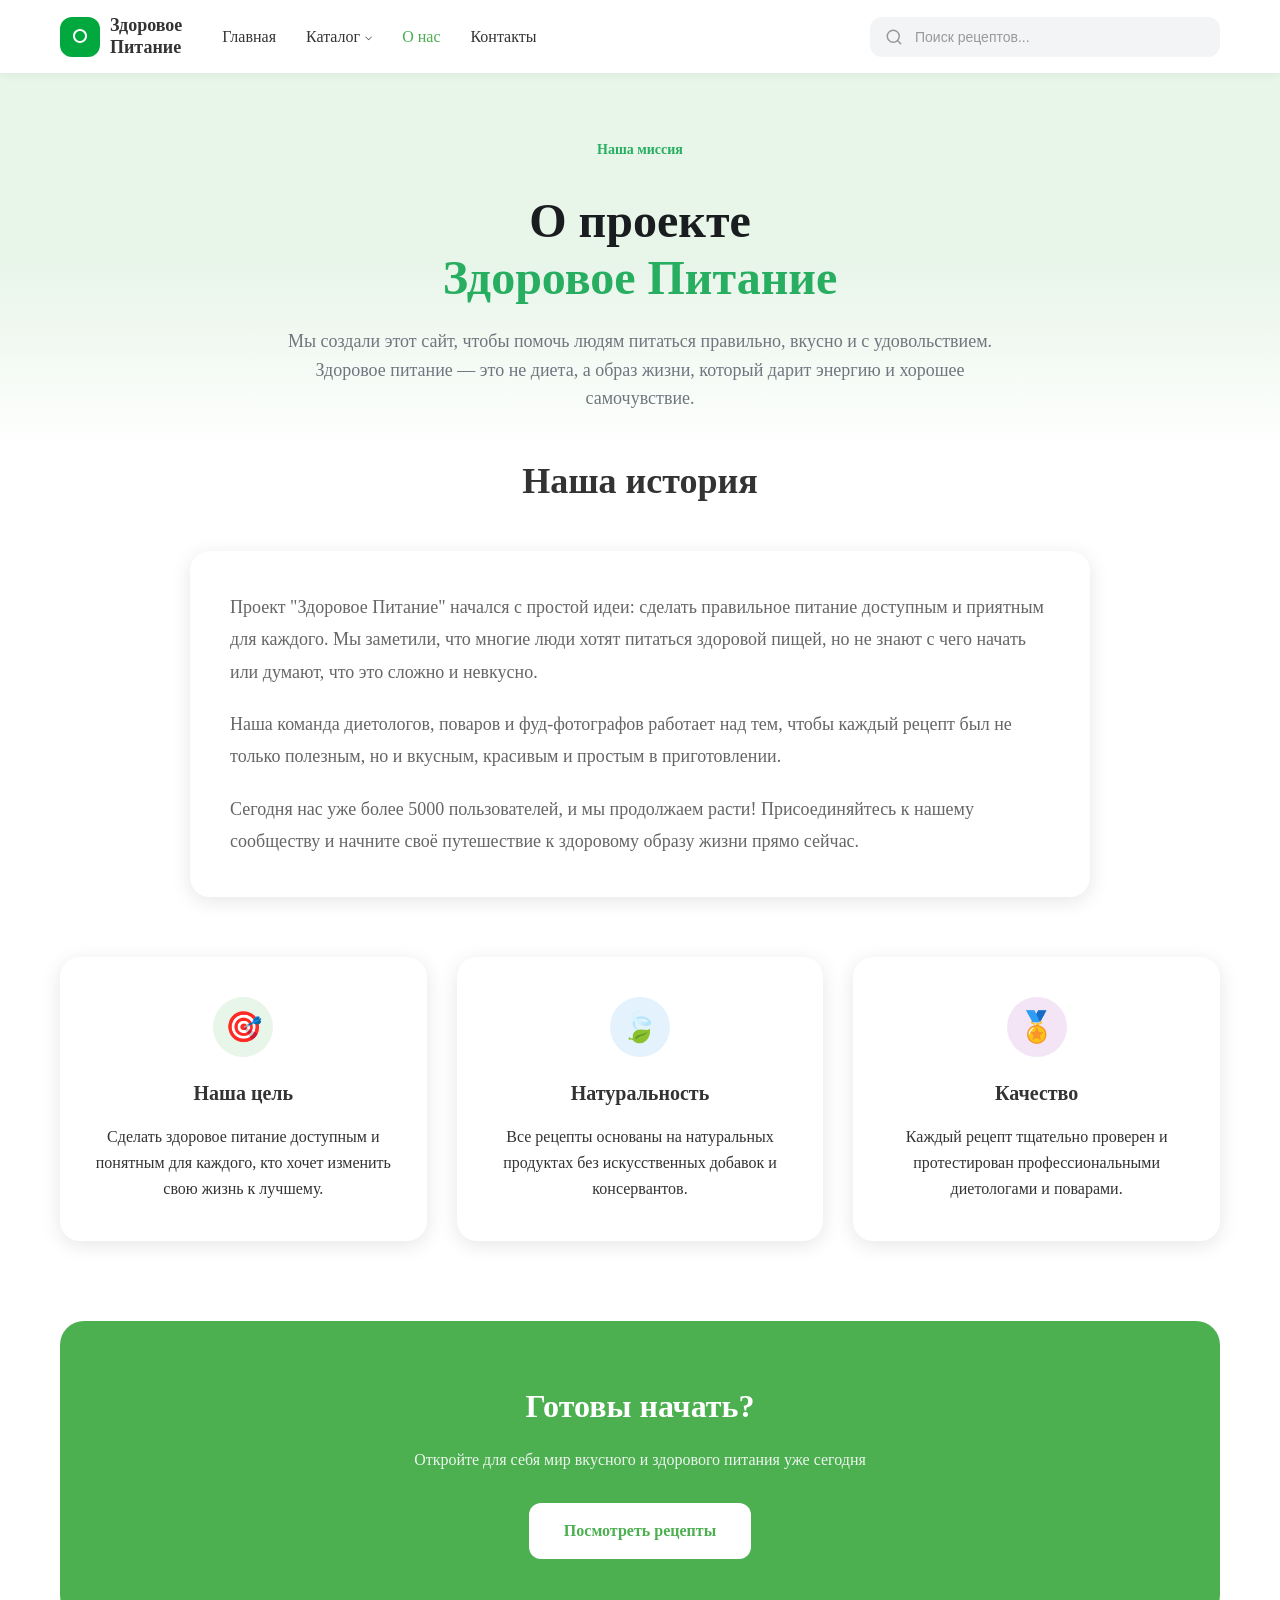
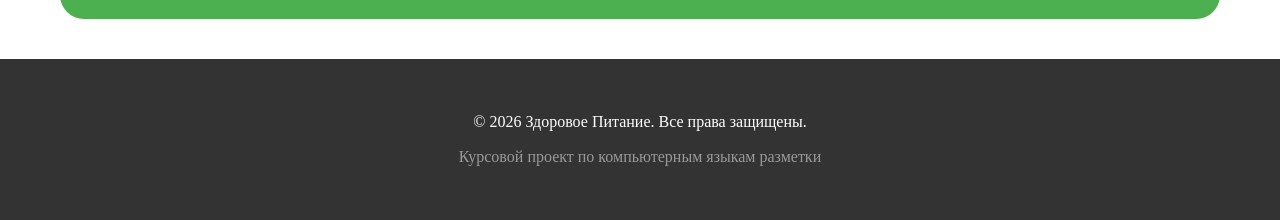
==== about.html @ ce18754c "almost" ====
<!DOCTYPE html>
<html lang="ru">
<head>
    <meta charset="UTF-8">
    <meta name="viewport" content="width=device-width, initial-scale=1.0">
    <title>О проекте | Здоровое Питание</title>
    <link rel="stylesheet" href="css/basic.css"> 
    <link rel="stylesheet" href="css/about.css">
 </head>

<body>

    <header class="header">
    <div class="container header__container">
        <div class="header__logo">
            <a href="index.html" class="logo">
                <svg width="40" height="40" viewBox="0 0 40 40" fill="none" xmlns="http://www.w3.org/2000/svg">
                    <rect width="40" height="40" rx="12" fill="#00A83E"/>
                    <path d="M20 12C16.134 12 13 15.134 13 19C13 22.866 16.134 26 20 26C23.866 26 27 22.866 27 19C27 15.134 23.866 12 20 12ZM20 24C17.2386 24 15 21.7614 15 19C15 16.2386 17.2386 14 20 14C22.7614 14 25 16.2386 25 19C25 21.7614 22.7614 24 20 24Z" fill="white"/>
                </svg>
                <span class="logo__text">Здоровое <br> Питание</span>
            </a>
        </div>

        <nav class="header__nav">
            <ul class="nav-list">
                <li class="nav-list__item"><a href="index.html" class="nav-list__link">Главная</a></li>
                <li class="nav-list__item dropdown">
                    <a href="catalog.html" class="nav-list__link dropdown__toggle">Каталог <span class="dropdown__arrow">⌵</span></a>
                    <ul class="dropdown__menu">
                        <li><a href="breakfasts.html" class="dropdown__link">Завтраки</a></li>
                        <li><a href="lunchs.html" class="dropdown__link">Обеды</a></li>
                        <li><a href="dinner.html" class="dropdown__link">Ужины</a></li>
                        <li><a href="deserts.html" class="dropdown__link">Десерты</a></li>
                        <li><a href="drinks.html" class="dropdown__link">Напитки</a></li>
                    </ul>
                </li>
                <li class="nav-list__item"><a href="about.html" class="nav-list__link  nav-list__link--active">О нас</a></li>
                <li class="nav-list__item"><a href="contacts.html" class="nav-list__link">Контакты</a></li>
            </ul>
        </nav>

        <div class="mobile-menu" id="mobileMenu">
            <nav class="mobile-nav">
                <ul class="mobile-nav-list">
                    <li class="mobile-nav-list__item">
                        <a href="index.html" class="mobile-nav-list__link">Главная</a>
                    </li>
                    
                    <li class="mobile-nav-list__item mobile-dropdown">
                        <a href="#" class="mobile-nav-list__link mobile-dropdown__toggle">
                            Каталог <span class="dropdown__arrow">⌵</span>
                        </a>
                        <ul class="mobile-dropdown__menu">
                            <li><a href="breakfasts.html" class="mobile-dropdown__link">Завтраки</a></li>
                            <li><a href="lunchs.html" class="mobile-dropdown__link">Обеды</a></li>
                            <li><a href="dinner.html" class="mobile-dropdown__link">Ужины</a></li>
                            <li><a href="deserts.html" class="mobile-dropdown__link">Десерты</a></li>
                            <li><a href="drinks.html" class="mobile-dropdown__link">Напитки</a></li>
                        </ul>
                    </li>
                    
                    <li class="mobile-nav-list__item">
                        <a href="about.html" class="mobile-nav-list__link">О нас</a>
                    </li>
                    <li class="mobile-nav-list__item">
                        <a href="contacts.html" class="mobile-nav-list__link">Контакты</a>
                    </li>
                </ul>
            </nav>
        </div>

        <div class="header__search">
            <div class="search-bar">
                <svg class="search-bar__icon" width="18" height="18" viewBox="0 0 24 24" fill="none" stroke="#999" stroke-width="2" stroke-linecap="round" stroke-linejoin="round">
                    <circle cx="11" cy="11" r="8"></circle>
                    <line x1="21" y1="21" x2="16.65" y2="16.65"></line>
                </svg>
                <input type="text" class="search-bar__input" placeholder="Поиск рецептов...">
            </div>
        </div>

        <button class="header__burger" id="burgerBtn">
            <span></span><span></span><span></span>
        </button>
    </div>
</header>

    <main class="about-page">

        <section class="about-hero">
            <div class="container">
                <div class="about-hero__badge">
                    Наша миссия
                </div>

                <h1 class="about-hero__title">
                    О проекте <br>
                    <span>Здоровое Питание</span>
                </h1>

                <p class="about-hero__description">
                    Мы создали этот сайт, чтобы помочь людям питаться правильно, вкусно и с удовольствием. 
                    Здоровое питание — это не диета, а образ жизни, который дарит энергию и хорошее самочувствие.
                </p>
            </div>
        </section>

        <section class="about-section container">
            <h1 class="about-title">Наша история</h1>
            <div class="about-card">
                <p>Проект "Здоровое Питание" начался с простой идеи: сделать правильное питание доступным и приятным для каждого. Мы заметили, что многие люди хотят питаться здоровой пищей, но не знают с чего начать или думают, что это сложно и невкусно.</p>
                <p>Наша команда диетологов, поваров и фуд-фотографов работает над тем, чтобы каждый рецепт был не только полезным, но и вкусным, красивым и простым в приготовлении.</p>
                <p>Сегодня нас уже более 5000 пользователей, и мы продолжаем расти! Присоединяйтесь к нашему сообществу и начните своё путешествие к здоровому образу жизни прямо сейчас.</p>
            </div>
        </section>

        <section class="values-section container">
            <div class="values-grid">
                <div class="value-card">
                    <div class="value-card__icon target">🎯</div>
                    <h3>Наша цель</h3>
                    <p>Сделать здоровое питание доступным и понятным для каждого, кто хочет изменить свою жизнь к лучшему.</p>
                </div>
                <div class="value-card">
                    <div class="value-card__icon leaf">🍃</div>
                    <h3>Натуральность</h3>
                    <p>Все рецепты основаны на натуральных продуктах без искусственных добавок и консервантов.</p>
                </div>
                <div class="value-card">
                    <div class="value-card__icon quality">🏅</div>
                    <h3>Качество</h3>
                    <p>Каждый рецепт тщательно проверен и протестирован профессиональными диетологами и поварами.</p>
                </div>
            </div>
        </section>

        <section class="cta-section container">
            <div class="cta-card">
                <h2>Готовы начать?</h2>
                <p>Откройте для себя мир вкусного и здорового питания уже сегодня</p>
                <a href="catalog.html" class="btn btn--white">Посмотреть рецепты</a>
            </div>
        </section>
    </main>

     <footer class="footer">
        <div class="container">
            <div class="footer__content">
                <div class="footer__info">
                    <p>© 2026 Здоровое Питание. Все права защищены.</p>
                    <p>Курсовой проект по компьютерным языкам разметки</p>
                </div>
            </div>
        </div>
    </footer>

    <script src="js/catalog.js"></script>
</body>
</html>
---- css/basic.css ----
* {
  margin: 0;
  padding: 0;
  box-sizing: border-box;
}

body {
  font-family: "Segoe UI";
  color: #333333;
  line-height: 1.6;
}

.container {
  max-width: 1200px;
  margin: 0 auto;
  padding: 0 20px;
}

.btn {
  display: inline-block;
  padding: 12px 32px;
  border-radius: 50px;
  text-decoration: none;
  font-weight: 600;
  transition: all 0.3s ease;
  cursor: pointer;
}
.btn--primary {
  background: #4CAF50;
  color: #FFFFFF;
  border: 2px solid #4CAF50;
}
.btn--primary:hover {
  background: #388E3C;
  border-color: #388E3C;
  transform: translateY(-2px);
  box-shadow: 0 4px 20px rgba(0, 0, 0, 0.1);
}
.btn--outline {
  background: transparent;
  color: #4CAF50;
  border: 2px solid #4CAF50;
}
.btn--outline:hover {
  background: #4CAF50;
  color: #FFFFFF;
  transform: translateY(-2px);
  box-shadow: 0 4px 20px rgba(0, 0, 0, 0.1);
}

.header {
  background: #FFFFFF;
  box-shadow: 0 2px 10px rgba(0, 0, 0, 0.05);
  position: sticky;
  top: 0;
  z-index: 1000;
  padding: 15px 0;
}
.header__container {
  display: flex;
  align-items: center;
  justify-content: space-between;
  gap: 40px;
}
.header__nav {
  flex-shrink: 0;
}
.header__search {
  flex-grow: 1;
  display: flex;
  justify-content: flex-end;
}
@media (max-width: 768px) {
  .header__search {
    display: none;
    gap: 0;
  }
}
.header__logo .logo {
  display: flex;
  align-items: center;
  gap: 10px;
  text-decoration: none;
}
.header__logo .logo svg {
  width: 40px;
  height: 40px;
}
.header__logo .logo__text {
  font-size: 18px;
  font-weight: 700;
  color: #333333;
  line-height: 1.2;
}
@media (max-width: 768px) {
  .header__logo .logo__text {
    font-size: 14px;
  }
}
@media (max-width: 768px) {
  .header__nav {
    display: none;
  }
}
.header__burger {
  display: none;
  width: 40px;
  height: 40px;
  background: none;
  border: none;
  cursor: pointer;
  z-index: 1001;
}
@media (max-width: 768px) {
  .header__burger {
    display: block;
  }
}
.header__burger span {
  display: block;
  width: 25px;
  height: 3px;
  background: #333333;
  margin: 5px auto;
  transition: all 0.3s ease;
}
.header__burger.active span:nth-child(1) {
  transform: rotate(45deg) translate(5px, 5px);
}
.header__burger.active span:nth-child(2) {
  opacity: 0;
}
.header__burger.active span:nth-child(3) {
  transform: rotate(-45deg) translate(7px, -7px);
}

.search-bar {
  position: relative;
  width: 100%;
  max-width: 350px;
}
.search-bar__icon {
  position: absolute;
  left: 15px;
  top: 50%;
  transform: translateY(-50%);
  pointer-events: none;
}
.search-bar__input {
  width: 100%;
  background: #F3F4F6;
  border: none;
  padding: 12px 15px 12px 45px;
  border-radius: 12px;
  font-size: 14px;
  color: #333333;
  transition: all 0.3s ease;
}
.search-bar__input::-moz-placeholder {
  color: #999;
}
.search-bar__input::placeholder {
  color: #999;
}
.search-bar__input:focus {
  outline: none;
  background: #FFFFFF;
  box-shadow: 0 0 0 2px rgba(76, 175, 80, 0.2);
}

.nav-list {
  display: flex;
  gap: 30px;
  list-style: none;
}
.nav-list__link {
  text-decoration: none;
  color: #333333;
  font-weight: 500;
  transition: color 0.3s;
}
.nav-list__link:hover, .nav-list__link--active {
  color: #4CAF50;
}

.mobile-menu {
  display: none;
  position: fixed;
  top: 80px;
  left: 0;
  right: 0;
  background: #FFFFFF;
  padding: 20px;
  box-shadow: 0 4px 10px rgba(0, 0, 0, 0.1);
  transform: translateY(-100%);
  transition: transform 0.3s ease;
}
.mobile-menu.active {
  display: block;
  transform: translateY(0);
}

.mobile-nav-list {
  list-style: none;
}
.mobile-nav-list__item {
  margin: 15px 0;
}
.mobile-nav-list__link {
  text-decoration: none;
  color: #333333;
  font-size: 18px;
  font-weight: 500;
  display: block;
  padding: 10px 0;
}
.mobile-nav-list__link:hover {
  color: #4CAF50;
}

.dropdown {
  position: relative;
}
.dropdown:hover .dropdown__menu {
  display: block;
  opacity: 1;
  visibility: visible;
  transform: translateY(0);
}
.dropdown__toggle {
  display: flex;
  align-items: center;
  gap: 5px;
}
.dropdown__arrow {
  font-size: 12px;
  transition: transform 0.3s ease;
}
.dropdown:hover .dropdown__arrow {
  transform: rotate(180deg);
}
.dropdown__menu {
  position: absolute;
  top: 100%;
  left: 0;
  min-width: 200px;
  background: #FFFFFF;
  border-radius: 8px;
  box-shadow: 0 4px 20px rgba(0, 0, 0, 0.1);
  padding: 10px 0;
  list-style: none;
  opacity: 0;
  visibility: hidden;
  transform: translateY(-10px);
  transition: all 0.3s ease;
  z-index: 1000;
}
.dropdown__menu li {
  margin: 0;
}
.dropdown__link {
  display: block;
  padding: 10px 20px;
  text-decoration: none;
  color: #333333;
  transition: all 0.3s ease;
}
.dropdown__link:hover {
  background: #E8F5E9;
  color: #4CAF50;
  padding-left: 25px;
}

.mobile-dropdown__toggle {
  display: flex;
  justify-content: space-between;
  align-items: center;
  width: 100%;
}
.mobile-dropdown__toggle.active {
  color: #4CAF50;
}
.mobile-dropdown__toggle.active .dropdown__arrow {
  transform: rotate(180deg);
}
.mobile-dropdown__menu {
  display: none;
  list-style: none;
  padding-left: 20px;
  margin-top: 10px;
}
.mobile-dropdown__menu.active {
  display: block;
}
.mobile-dropdown__menu li {
  margin: 10px 0;
}
.mobile-dropdown__link {
  display: block;
  padding: 8px 0;
  text-decoration: none;
  color: #666666;
  font-size: 16px;
}
.mobile-dropdown__link:hover {
  color: #4CAF50;
}

.footer {
  background: #333333;
  color: #FFFFFF;
  padding: 40px 0;
}
.footer__content {
  text-align: center;
}
.footer__info p {
  margin: 10px 0;
  color: #999;
}
.footer__info p:first-child {
  color: #FFFFFF;
}

@media (min-width: 769px) and (max-width: 1024px) {
  .hero__image {
    order: -1;
  }
}/*# sourceMappingURL=basic.css.map */
---- css/about.css ----
.about-hero {
  padding: 60px 0 40px;
  text-align: center;
  background: linear-gradient(to bottom, #E8F5E9 50%, #FFFFFF 100%);
}
.about-hero__badge {
  display: inline-flex;
  align-items: center;
  gap: 8px;
  color: #27AE60;
  padding: 6px 16px;
  border-radius: 50px;
  font-size: 14px;
  font-weight: 600;
  margin-bottom: 24px;
}
.about-hero__title {
  font-size: 48px;
  font-weight: 800;
  color: #1A1D1F;
  line-height: 1.2;
  margin-bottom: 20px;
}
.about-hero__title span {
  color: #27AE60;
}
.about-hero__description {
  max-width: 750px;
  margin: 0 auto;
  font-size: 18px;
  line-height: 1.6;
  color: #6F767E;
}

.about-page {
  padding: 0 0 40px;
}

.about-title {
  text-align: center;
  font-size: 36px;
  font-weight: 800;
  margin-bottom: 40px;
}

.about-card {
  font-size: 18px;
  background: #FFFFFF;
  padding: 40px;
  border-radius: 20px;
  box-shadow: 0 4px 20px rgba(0, 0, 0, 0.1);
  line-height: 1.8;
  color: #666666;
  max-width: 900px;
  margin: 0 auto 60px;
}
.about-card p {
  margin-bottom: 20px;
}
.about-card p:last-child {
  margin-bottom: 0;
}

.values-grid {
  display: grid;
  grid-template-columns: repeat(3, 1fr);
  gap: 30px;
  margin-bottom: 80px;
}
@media (max-width: 768px) {
  .values-grid {
    grid-template-columns: 1fr;
  }
}

.value-card {
  background: #FFFFFF;
  padding: 40px 25px;
  border-radius: 20px;
  text-align: center;
  box-shadow: 0 4px 20px rgba(0, 0, 0, 0.1);
  transition: transform 0.3s ease;
}
.value-card:hover {
  transform: translateY(-10px);
}
.value-card__icon {
  width: 60px;
  height: 60px;
  border-radius: 50%;
  margin: 0 auto 20px;
  display: flex;
  align-items: center;
  justify-content: center;
  font-size: 30px;
}
.value-card__icon.target {
  background: #E8F5E9;
  color: #4CAF50;
}
.value-card__icon.leaf {
  background: #E3F2FD;
  color: #2196F3;
}
.value-card__icon.quality {
  background: #F3E5F5;
  color: #9C27B0;
}
.value-card h3 {
  margin-bottom: 15px;
  font-size: 20px;
}

.cta-card {
  background: #4CAF50;
  color: #FFFFFF;
  padding: 60px;
  border-radius: 24px;
  text-align: center;
}
.cta-card h2 {
  font-size: 32px;
  margin-bottom: 15px;
}
.cta-card p {
  margin-bottom: 30px;
  opacity: 0.9;
}

.btn--white {
  background: #FFFFFF;
  color: #4CAF50;
  padding: 15px 35px;
  border-radius: 12px;
  text-decoration: none;
  font-weight: 700;
  display: inline-block;
  transition: background 0.3s;
}
.btn--white:hover {
  background: #f0f0f0;
}/*# sourceMappingURL=about.css.map */
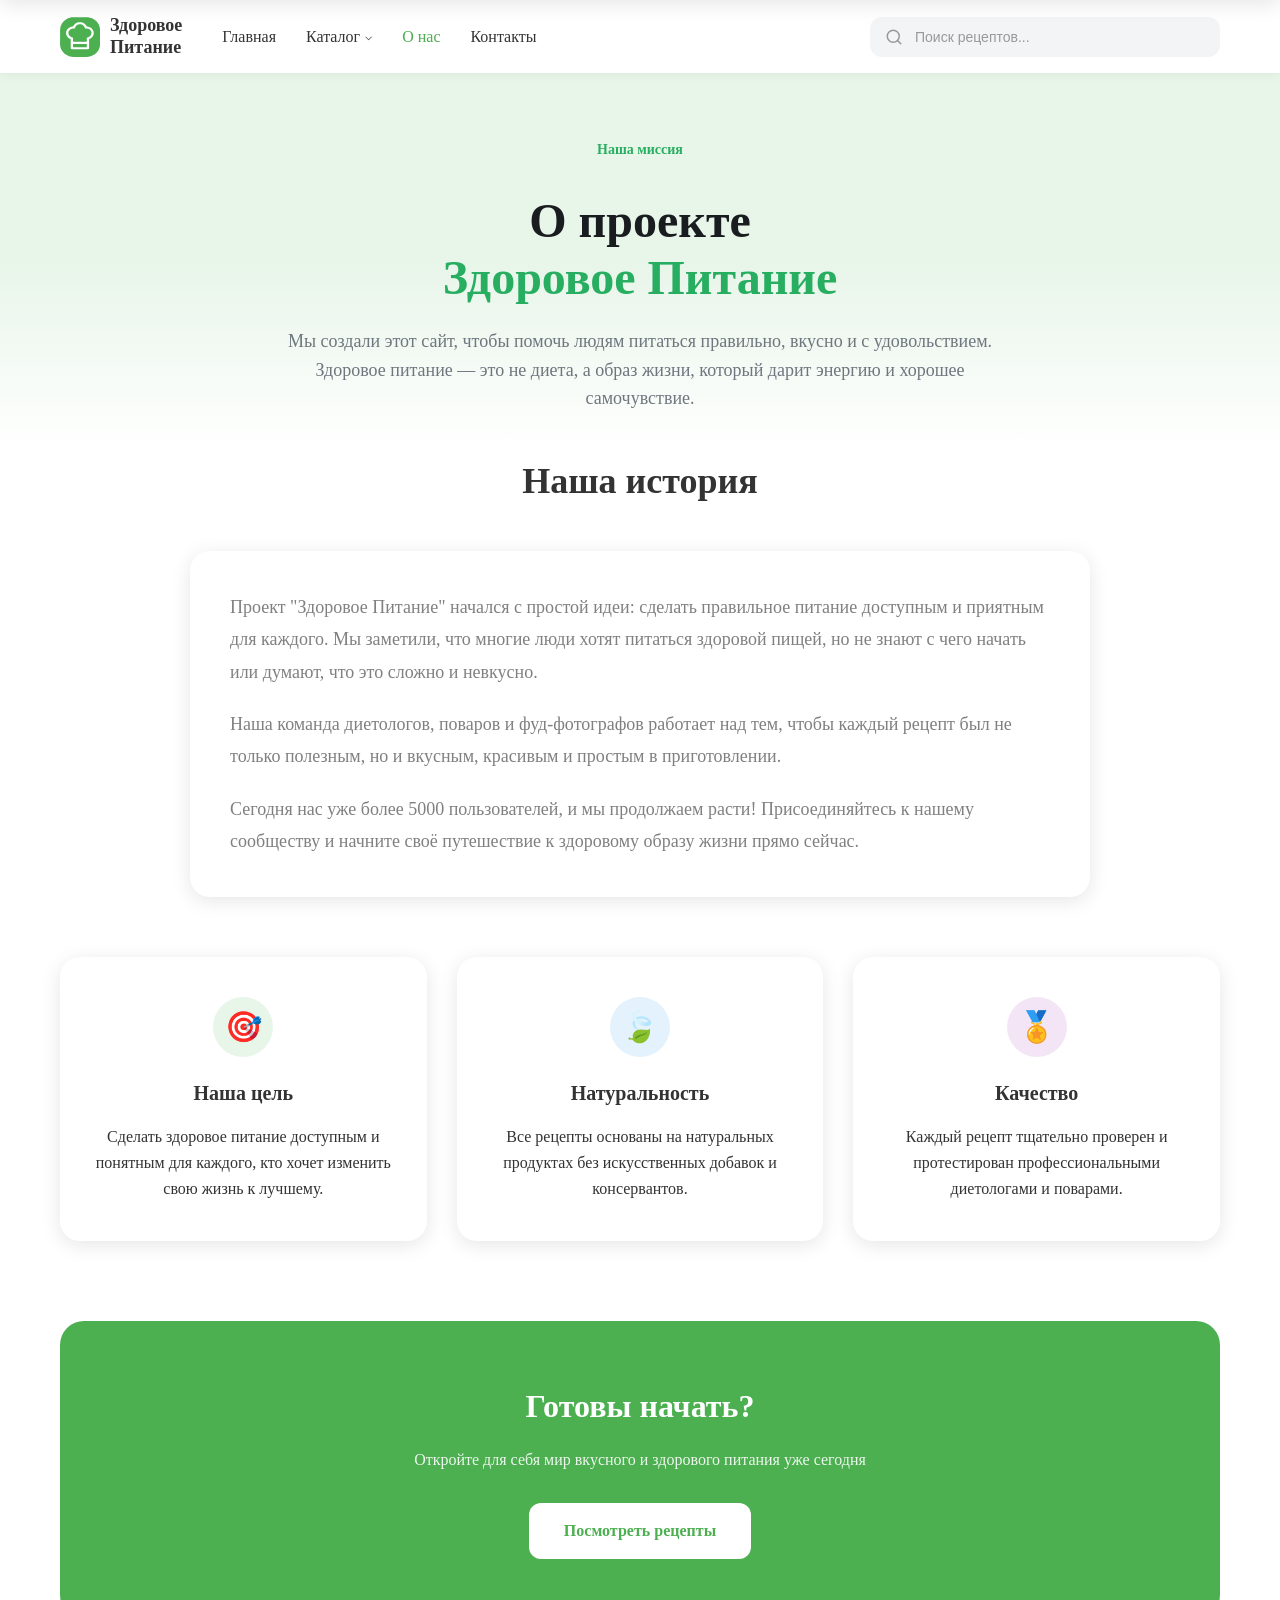
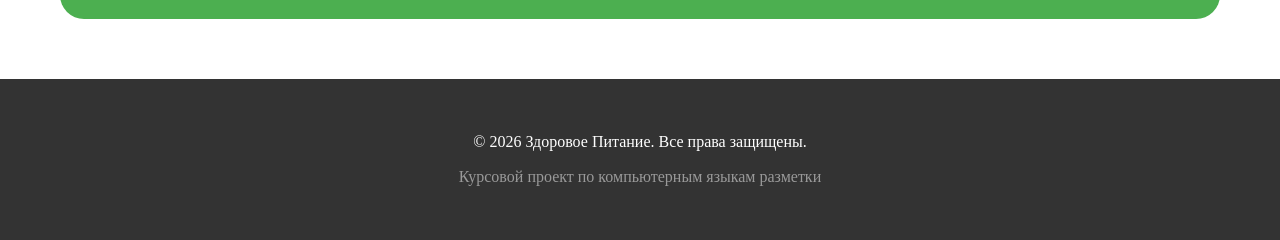
==== commit ded61aee: "ready commit" ====
--- a/about.html
+++ b/about.html
@@ -14,10 +14,7 @@
     <div class="container header__container">
         <div class="header__logo">
             <a href="index.html" class="logo">
-                <svg width="40" height="40" viewBox="0 0 40 40" fill="none" xmlns="http://www.w3.org/2000/svg">
-                    <rect width="40" height="40" rx="12" fill="#00A83E"/>
-                    <path d="M20 12C16.134 12 13 15.134 13 19C13 22.866 16.134 26 20 26C23.866 26 27 22.866 27 19C27 15.134 23.866 12 20 12ZM20 24C17.2386 24 15 21.7614 15 19C15 16.2386 17.2386 14 20 14C22.7614 14 25 16.2386 25 19C25 21.7614 22.7614 24 20 24Z" fill="white"/>
-                </svg>
+                <img class="" src="data/logo.svg" alt="">
                 <span class="logo__text">Здоровое <br> Питание</span>
             </a>
         </div>
@@ -80,9 +77,30 @@
             </div>
         </div>
 
-        <button class="header__burger" id="burgerBtn">
-            <span></span><span></span><span></span>
-        </button>
+          <div class="header__mobile-controls">
+    <!-- Новая кнопка лупы для телефона -->
+    <button class="header__search-toggle" id="searchToggle">
+        <svg width="20" height="20" viewBox="0 0 24 24" fill="none" stroke="currentColor" stroke-width="2">
+            <circle cx="11" cy="11" r="8"></circle>
+            <line x1="21" y1="21" x2="16.65" y2="16.65"></line>
+        </svg>
+    </button>
+    
+    <!-- Твоя существующая кнопка бургера теперь внутри этого контейнера -->
+    <button class="header__burger" id="burgerBtn">
+        <span></span><span></span><span></span>
+    </button>
+</div>
+
+<!-- Вставляем саму панель поиска СРАЗУ после header__container, но внутри header -->
+<div class="mobile-search" id="mobileSearch">
+    <div class="container">
+        <div class="mobile-search__content">
+            <input type="text" class="search-bar__input" placeholder="Поиск рецептов...">
+            <button class="mobile-search__close" id="searchClose">✕</button>
+        </div>
+    </div>
+</div>
     </div>
 </header>
 
@@ -156,5 +174,7 @@
     </footer>
 
     <script src="js/catalog.js"></script>
+    <script src="js/burgers.js"></script>
 </body>
+
 </html>
--- a/css/basic.css
+++ b/css/basic.css
@@ -29,6 +29,7 @@
   background: #4CAF50;
   color: #FFFFFF;
   border: 2px solid #4CAF50;
+  margin-bottom: 5px;
 }
 .btn--primary:hover {
   background: #388E3C;
@@ -82,7 +83,7 @@
   gap: 10px;
   text-decoration: none;
 }
-.header__logo .logo svg {
+.header__logo .logo img {
   width: 40px;
   height: 40px;
 }
@@ -307,6 +308,7 @@
 }
 
 .footer {
+  margin-top: 20px;
   background: #333333;
   color: #FFFFFF;
   padding: 40px 0;
@@ -326,4 +328,110 @@
   .hero__image {
     order: -1;
   }
+}
+html, body {
+  height: 100%;
+  margin: 0;
+}
+
+body {
+  display: flex;
+  flex-direction: column;
+  min-height: 100vh;
+}
+
+main {
+  flex: 1 0 auto;
+}
+
+.footer {
+  flex: 0 0 auto;
+}
+
+.header__mobile-controls {
+  display: none;
+  gap: 15px;
+  align-items: center;
+}
+@media (max-width: 768px) {
+  .header__mobile-controls {
+    display: flex;
+  }
+}
+
+@media (max-width: 768px) {
+  .header__search {
+    display: none;
+  }
+  .header__search .btn {
+    display: none;
+  }
+}
+
+.header__search-toggle {
+  background: none;
+  border: none;
+  color: #333333;
+  cursor: pointer;
+  padding: 5px;
+}
+
+.header__mobile-controls {
+  display: none;
+  gap: 15px;
+  align-items: center;
+}
+@media (max-width: 768px) {
+  .header__mobile-controls {
+    display: flex;
+  }
+}
+
+@media (max-width: 768px) {
+  .header__search {
+    display: none;
+  }
+}
+
+.header__search-toggle {
+  background: none;
+  border: none;
+  color: #333333;
+  cursor: pointer;
+  padding: 5px;
+}
+
+.mobile-search {
+  position: absolute;
+  top: 0;
+  left: 0;
+  width: 100%;
+  background: #FFFFFF;
+  padding: 15px 0;
+  box-shadow: 0 4px 20px rgba(0, 0, 0, 0.1);
+  transform: translateY(-100%);
+  transition: transform 0.3s ease-in-out;
+  z-index: 10;
+}
+.mobile-search--active {
+  transform: translateY(90%);
+}
+.mobile-search__content {
+  display: flex;
+  gap: 10px;
+  align-items: center;
+}
+.mobile-search__content .search-bar__input {
+  flex: 1;
+  padding: 12px;
+  border-radius: 12px;
+  border: 1px solid #eee;
+  background: #f9f9f9;
+}
+.mobile-search__close {
+  background: none;
+  border: none;
+  font-size: 24px;
+  color: #666666;
+  cursor: pointer;
 }/*# sourceMappingURL=basic.css.map */
--- a/css/about.css
+++ b/css/about.css
@@ -50,7 +50,7 @@
   border-radius: 20px;
   box-shadow: 0 4px 20px rgba(0, 0, 0, 0.1);
   line-height: 1.8;
-  color: #666666;
+  color: #808080;
   max-width: 900px;
   margin: 0 auto 60px;
 }
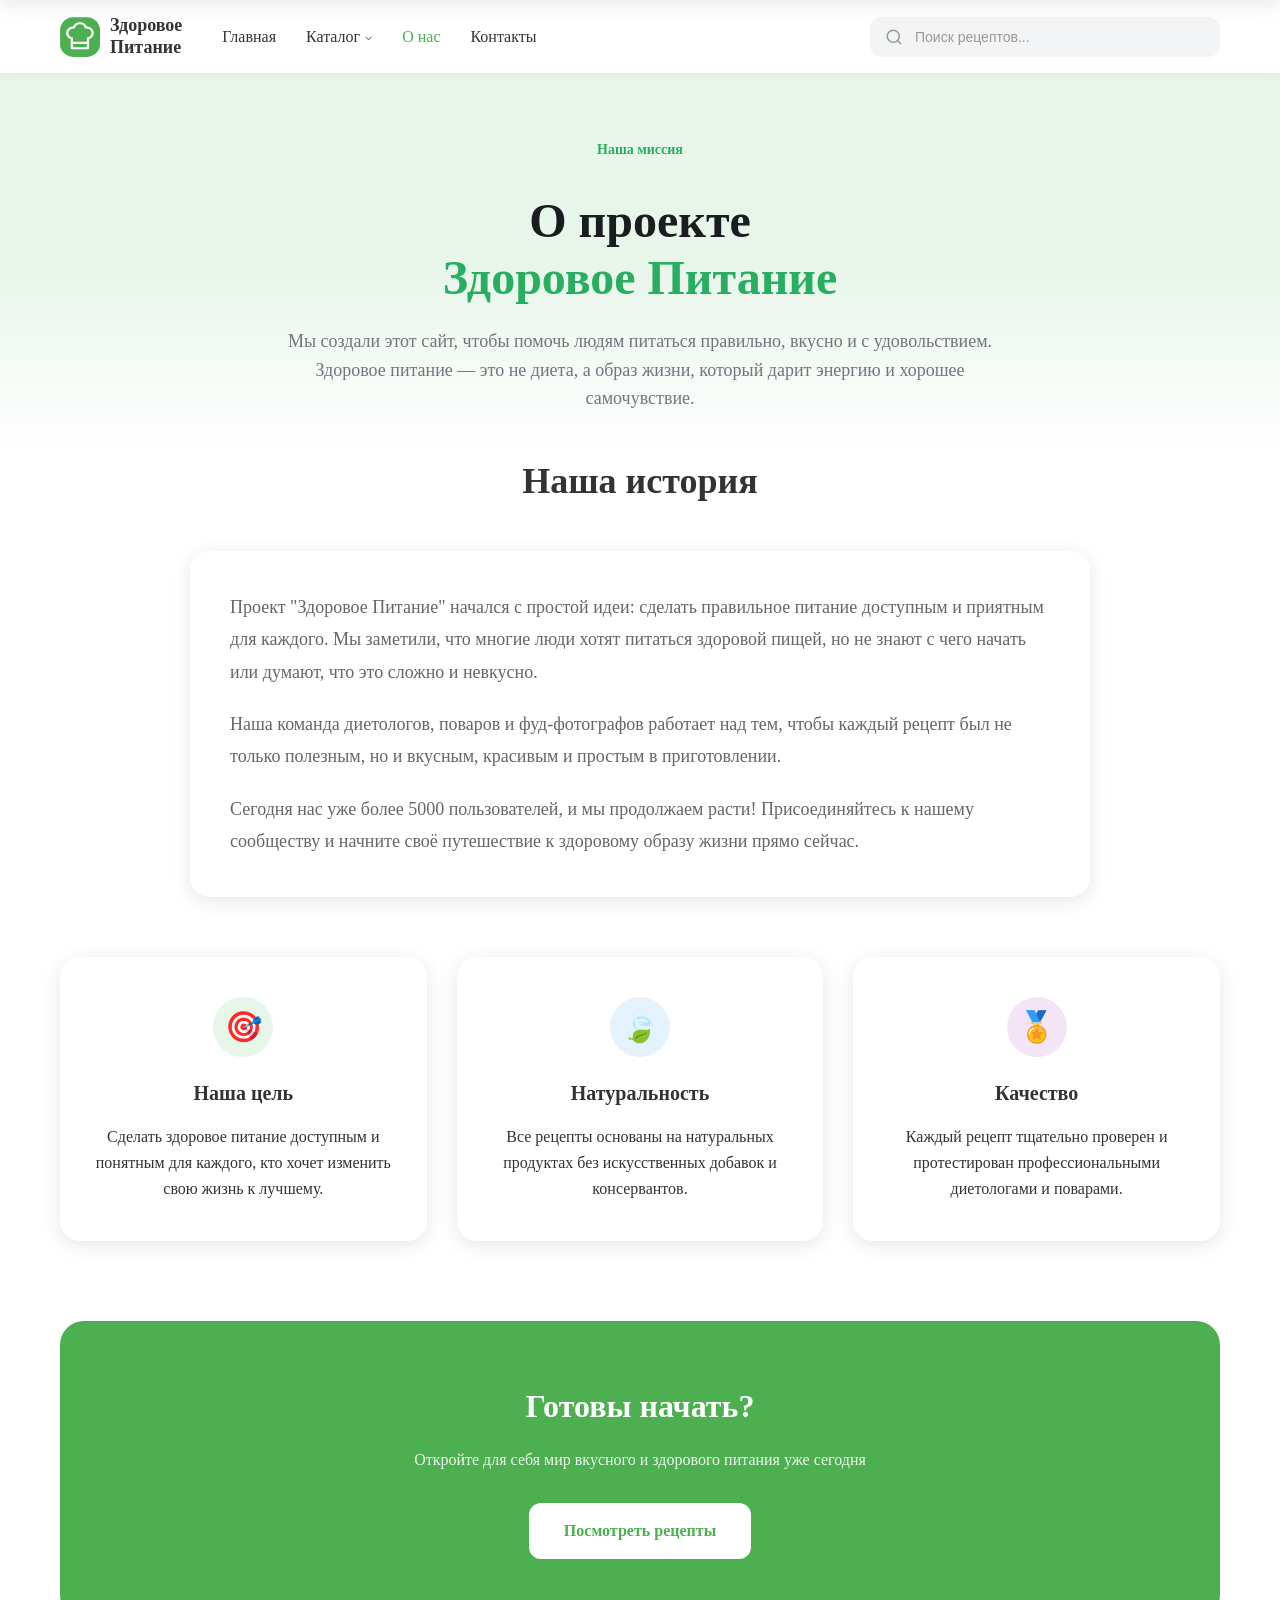
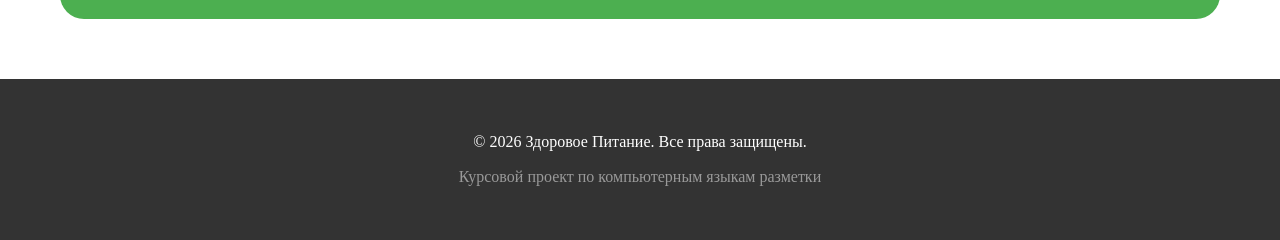
==== commit 4e73bcb9: "i guess final commit" ====
--- a/about.html
+++ b/about.html
@@ -73,7 +73,7 @@
                     <circle cx="11" cy="11" r="8"></circle>
                     <line x1="21" y1="21" x2="16.65" y2="16.65"></line>
                 </svg>
-                <input type="text" class="search-bar__input" placeholder="Поиск рецептов...">
+                <input type="text" maxlength="50" class="search-bar__input" placeholder="Поиск рецептов...">
             </div>
         </div>
 
@@ -96,7 +96,7 @@
 <div class="mobile-search" id="mobileSearch">
     <div class="container">
         <div class="mobile-search__content">
-            <input type="text" class="search-bar__input" placeholder="Поиск рецептов...">
+            <input type="text" maxlength="50" class="search-bar__input" placeholder="Поиск рецептов...">
             <button class="mobile-search__close" id="searchClose">✕</button>
         </div>
     </div>
--- a/css/about.css
+++ b/css/about.css
@@ -50,7 +50,7 @@
   border-radius: 20px;
   box-shadow: 0 4px 20px rgba(0, 0, 0, 0.1);
   line-height: 1.8;
-  color: #808080;
+  color: #666666;
   max-width: 900px;
   margin: 0 auto 60px;
 }
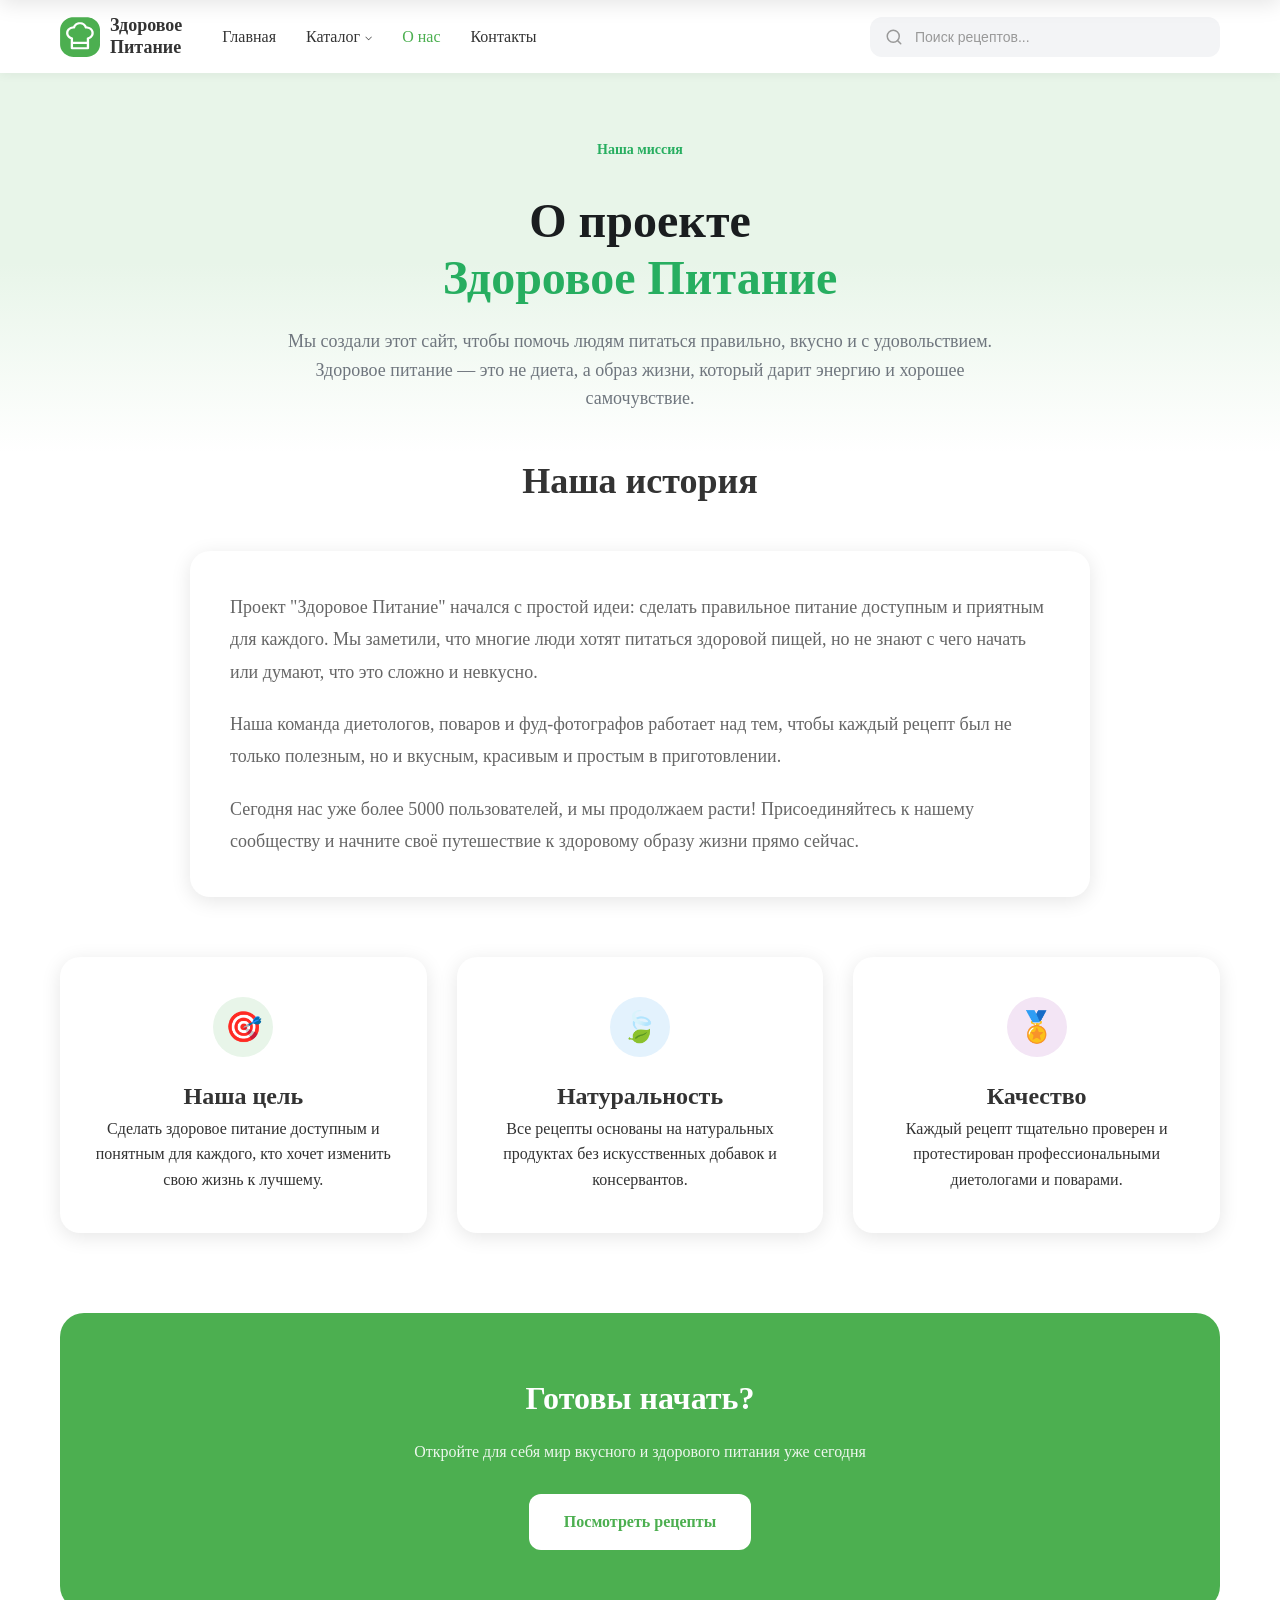
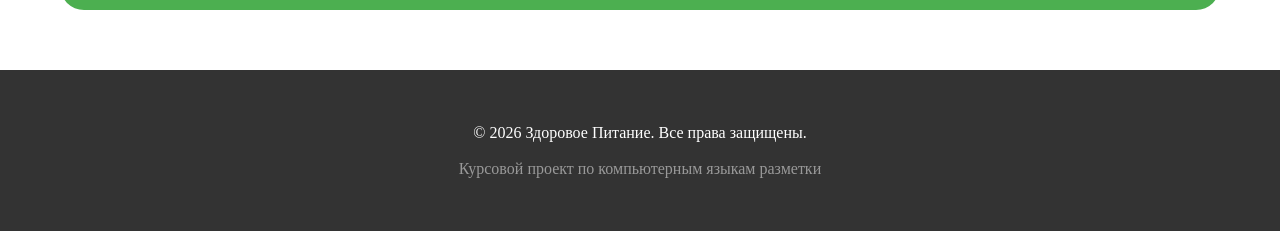
==== commit 2a2ef3f9: "last" ====
--- a/about.html
+++ b/about.html
@@ -137,17 +137,17 @@
             <div class="values-grid">
                 <div class="value-card">
                     <div class="value-card__icon target">🎯</div>
-                    <h3>Наша цель</h3>
+                    <h2>Наша цель</h2>
                     <p>Сделать здоровое питание доступным и понятным для каждого, кто хочет изменить свою жизнь к лучшему.</p>
                 </div>
                 <div class="value-card">
                     <div class="value-card__icon leaf">🍃</div>
-                    <h3>Натуральность</h3>
+                    <h2>Натуральность</h2>
                     <p>Все рецепты основаны на натуральных продуктах без искусственных добавок и консервантов.</p>
                 </div>
                 <div class="value-card">
                     <div class="value-card__icon quality">🏅</div>
-                    <h3>Качество</h3>
+                    <h2>Качество</h2>
                     <p>Каждый рецепт тщательно проверен и протестирован профессиональными диетологами и поварами.</p>
                 </div>
             </div>
--- a/css/basic.css
+++ b/css/basic.css
@@ -222,23 +222,36 @@
 .dropdown {
   position: relative;
 }
-.dropdown:hover .dropdown__menu {
+@media (min-width: 1025px) {
+  .dropdown:hover .dropdown__menu {
+    display: block;
+    opacity: 1;
+    visibility: visible;
+    transform: translateY(0);
+  }
+  .dropdown:hover .dropdown__arrow {
+    transform: rotate(180deg);
+  }
+}
+.dropdown.is-active .dropdown__menu {
   display: block;
   opacity: 1;
   visibility: visible;
   transform: translateY(0);
 }
+.dropdown.is-active .dropdown__arrow {
+  transform: rotate(180deg);
+}
 .dropdown__toggle {
   display: flex;
   align-items: center;
   gap: 5px;
+  cursor: pointer;
 }
 .dropdown__arrow {
   font-size: 12px;
   transition: transform 0.3s ease;
-}
-.dropdown:hover .dropdown__arrow {
-  transform: rotate(180deg);
+  pointer-events: none;
 }
 .dropdown__menu {
   position: absolute;
@@ -256,6 +269,16 @@
   transition: all 0.3s ease;
   z-index: 1000;
 }
+@media (max-width: 768px) {
+  .dropdown__menu {
+    position: static;
+    box-shadow: none;
+    opacity: 1;
+    visibility: visible;
+    transform: none;
+    display: none;
+  }
+}
 .dropdown__menu li {
   margin: 0;
 }
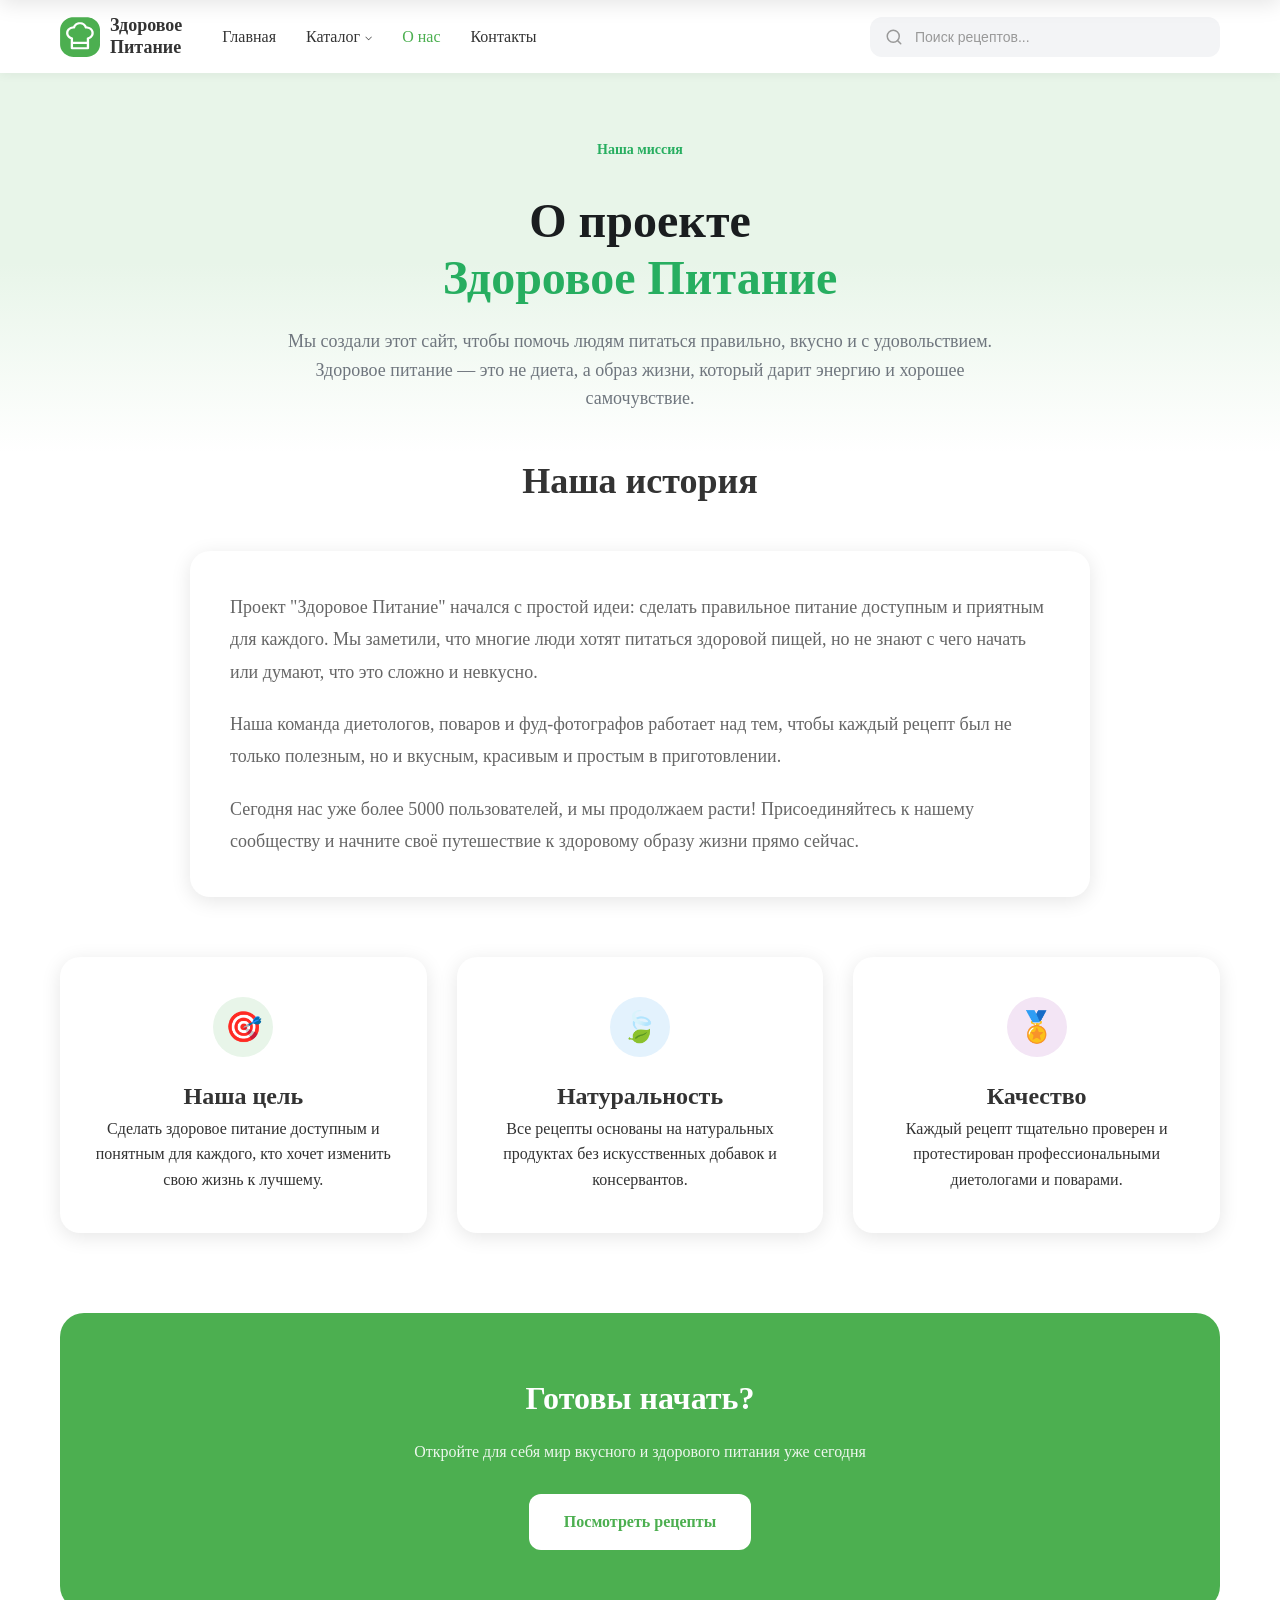
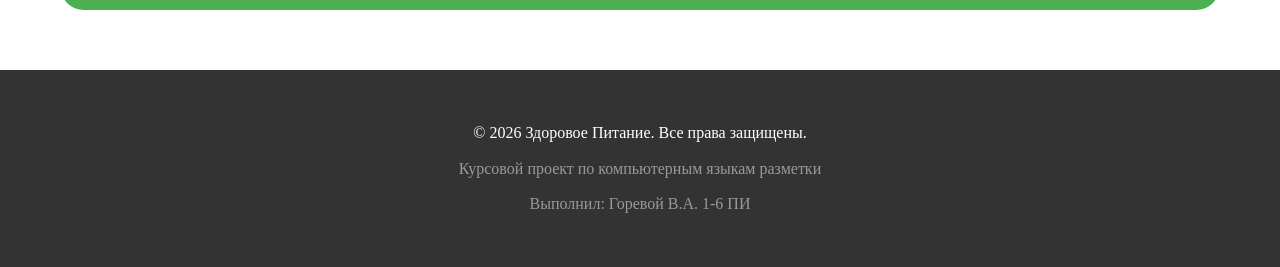
==== commit 4605feb3: "last" ====
--- a/about.html
+++ b/about.html
@@ -78,7 +78,7 @@
         </div>
 
           <div class="header__mobile-controls">
-    <!-- Новая кнопка лупы для телефона -->
+
     <button class="header__search-toggle" id="searchToggle">
         <svg width="20" height="20" viewBox="0 0 24 24" fill="none" stroke="currentColor" stroke-width="2">
             <circle cx="11" cy="11" r="8"></circle>
@@ -86,13 +86,11 @@
         </svg>
     </button>
     
-    <!-- Твоя существующая кнопка бургера теперь внутри этого контейнера -->
     <button class="header__burger" id="burgerBtn">
         <span></span><span></span><span></span>
     </button>
 </div>
 
-<!-- Вставляем саму панель поиска СРАЗУ после header__container, но внутри header -->
 <div class="mobile-search" id="mobileSearch">
     <div class="container">
         <div class="mobile-search__content">
@@ -168,6 +166,7 @@
                 <div class="footer__info">
                     <p>© 2026 Здоровое Питание. Все права защищены.</p>
                     <p>Курсовой проект по компьютерным языкам разметки</p>
+                    <p>Выполнил: Горевой В.А. 1-6 ПИ</p>
                 </div>
             </div>
         </div>
